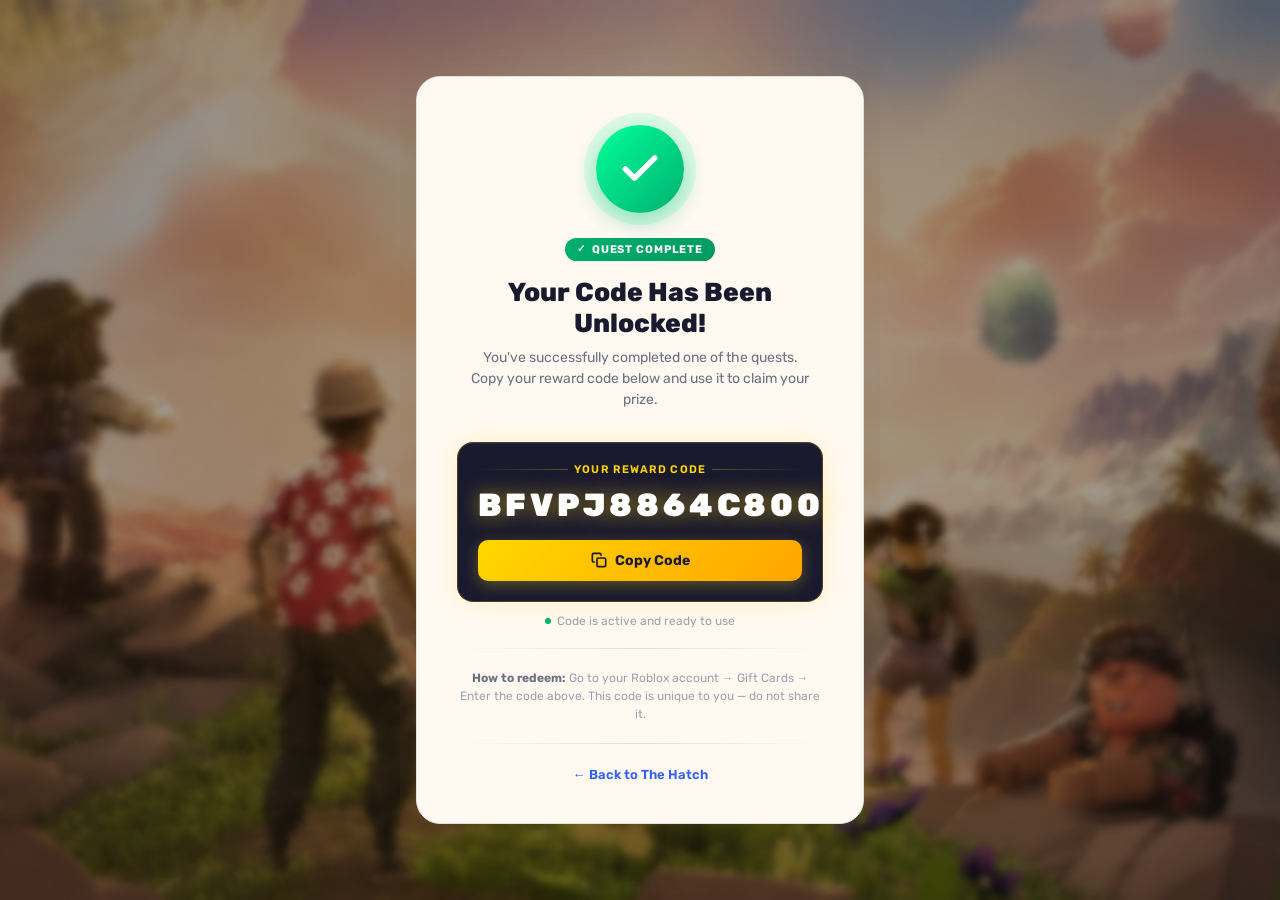
==== success.html @ a3004a29 "add success/reward code page" ====
<!doctype html>
<html lang="en">
<head>
  <meta charset="UTF-8" />
  <meta name="viewport" content="width=device-width, initial-scale=1.0, maximum-scale=1.0, user-scalable=no" />
  <title>The Hatch - Quest Complete!</title>
  <link rel="icon" href="favicon.ico" />
  <style>
    @import url('https://fonts.googleapis.com/css2?family=Rubik:wght@400;500;600;700;800;900&display=swap');

    *, *::before, *::after { box-sizing: border-box; margin: 0; padding: 0; }

    :root {
      --primary: #335fff;
      --primary-dark: #2e56e6;
      --green: #00B06F;
      --green-glow: #00ff9920;
      --gold: #FFD700;
      --gold-glow: #FFD70030;
      --warm-white: #FFF9F2;
      --border: #E8DED2;
      --shadow: #8B5E3C30;
    }

    html, body {
      min-height: 100vh;
      font-family: "Rubik", sans-serif;
      background-color: #092907;
      background-image: url(webp/content.png);
      background-position: center;
      background-repeat: no-repeat;
      background-size: cover;
      background-attachment: fixed;
      overflow-x: hidden;
      display: flex;
      align-items: center;
      justify-content: center;
    }

    /* Snowflakes */
    .snow-container {
      position: fixed;
      top: 0; left: 0;
      width: 100%; height: 100%;
      pointer-events: none;
      z-index: 0;
      overflow: hidden;
    }

    .snowflake {
      position: absolute;
      top: -20px;
      color: #fff;
      font-size: 1rem;
      opacity: 0.7;
      animation: snowfall linear infinite;
      user-select: none;
    }

    @keyframes snowfall {
      0%   { transform: translateY(-20px) rotate(0deg); opacity: 0.8; }
      100% { transform: translateY(110vh) rotate(360deg); opacity: 0.2; }
    }

    /* Overlay */
    .overlay {
      position: fixed;
      inset: 0;
      background: rgba(0,0,0,0.35);
      z-index: 1;
    }

    /* Main card */
    .card {
      position: relative;
      z-index: 10;
      background: var(--warm-white);
      border: 1px solid var(--border);
      border-radius: 24px;
      box-shadow: 0 25px 60px var(--shadow), 0 0 0 1px rgba(255,255,255,0.5) inset;
      padding: 48px 40px 40px;
      max-width: 480px;
      width: calc(100% - 32px);
      text-align: center;
      animation: cardIn 0.6s cubic-bezier(0.34, 1.56, 0.64, 1) both;
    }

    @keyframes cardIn {
      from { opacity: 0; transform: scale(0.8) translateY(30px); }
      to   { opacity: 1; transform: scale(1) translateY(0); }
    }

    /* Success icon ring */
    .icon-ring {
      width: 88px;
      height: 88px;
      border-radius: 50%;
      background: linear-gradient(135deg, #00ff99, #00B06F);
      display: flex;
      align-items: center;
      justify-content: center;
      margin: 0 auto 24px;
      box-shadow: 0 0 0 12px var(--green-glow), 0 8px 24px rgba(0,176,111,0.4);
      animation: pulseRing 2s ease-in-out infinite;
    }

    @keyframes pulseRing {
      0%, 100% { box-shadow: 0 0 0 12px var(--green-glow), 0 8px 24px rgba(0,176,111,0.4); }
      50%       { box-shadow: 0 0 0 20px var(--green-glow), 0 8px 32px rgba(0,176,111,0.6); }
    }

    .icon-ring svg {
      width: 44px;
      height: 44px;
      stroke: #fff;
      stroke-width: 3;
      fill: none;
      stroke-linecap: round;
      stroke-linejoin: round;
      stroke-dasharray: 60;
      stroke-dashoffset: 60;
      animation: drawCheck 0.5s ease 0.4s forwards;
    }

    @keyframes drawCheck {
      to { stroke-dashoffset: 0; }
    }

    /* Badge */
    .badge {
      display: inline-flex;
      align-items: center;
      gap: 6px;
      background: linear-gradient(135deg, var(--green), #009960);
      color: #fff;
      font-size: 11px;
      font-weight: 700;
      letter-spacing: 0.08em;
      text-transform: uppercase;
      padding: 5px 12px;
      border-radius: 100px;
      margin-bottom: 16px;
    }

    .badge::before {
      content: "✓";
      font-size: 10px;
    }

    h1 {
      font-size: 26px;
      font-weight: 800;
      color: #1a1a2e;
      line-height: 1.2;
      margin-bottom: 8px;
    }

    .subtitle {
      font-size: 14px;
      color: #6b7280;
      margin-bottom: 32px;
      line-height: 1.5;
    }

    /* Code box */
    .code-section {
      background: #1a1a2e;
      border-radius: 16px;
      padding: 20px;
      margin-bottom: 12px;
      position: relative;
      border: 1px solid rgba(255,215,0,0.2);
      box-shadow: 0 0 30px var(--gold-glow), inset 0 1px rgba(255,255,255,0.05);
    }

    .code-label {
      font-size: 11px;
      font-weight: 600;
      letter-spacing: 0.1em;
      text-transform: uppercase;
      color: var(--gold);
      margin-bottom: 10px;
      display: flex;
      align-items: center;
      justify-content: center;
      gap: 6px;
    }

    .code-label::before,
    .code-label::after {
      content: "";
      flex: 1;
      height: 1px;
      background: linear-gradient(90deg, transparent, rgba(255,215,0,0.3));
    }
    .code-label::after {
      background: linear-gradient(90deg, rgba(255,215,0,0.3), transparent);
    }

    .code-value {
      font-size: 32px;
      font-weight: 900;
      letter-spacing: 0.12em;
      color: #fff;
      text-shadow: 0 0 20px rgba(255,215,0,0.5);
      animation: shimmer 3s ease-in-out infinite;
      display: block;
      margin-bottom: 16px;
    }

    @keyframes shimmer {
      0%, 100% { text-shadow: 0 0 20px rgba(255,215,0,0.4); }
      50%       { text-shadow: 0 0 40px rgba(255,215,0,0.8), 0 0 60px rgba(255,215,0,0.3); }
    }

    /* Copy button */
    .copy-btn {
      width: 100%;
      display: flex;
      align-items: center;
      justify-content: center;
      gap: 8px;
      background: linear-gradient(135deg, var(--gold), #FFA500);
      color: #1a1a2e;
      font-family: "Rubik", sans-serif;
      font-size: 14px;
      font-weight: 700;
      padding: 12px 20px;
      border-radius: 10px;
      border: none;
      cursor: pointer;
      transition: all 0.2s;
      box-shadow: 0 4px 15px rgba(255,215,0,0.3);
    }

    .copy-btn:hover {
      transform: translateY(-1px);
      box-shadow: 0 6px 20px rgba(255,215,0,0.5);
    }

    .copy-btn:active { transform: translateY(0); }

    .copy-btn.copied {
      background: linear-gradient(135deg, var(--green), #009960);
      color: #fff;
      box-shadow: 0 4px 15px rgba(0,176,111,0.4);
    }

    .copy-btn svg {
      width: 16px;
      height: 16px;
      flex-shrink: 0;
    }

    /* Info note */
    .note {
      font-size: 12px;
      color: #9ca3af;
      margin-top: 20px;
      line-height: 1.5;
    }

    .note strong {
      color: #6b7280;
    }

    /* Robux icon */
    .robux-img {
      width: 20px;
      height: 20px;
      vertical-align: middle;
      display: inline-block;
    }

    /* Divider */
    .divider {
      height: 1px;
      background: linear-gradient(90deg, transparent, var(--border), transparent);
      margin: 20px 0;
    }

    /* Bottom link */
    .back-link {
      font-size: 13px;
      color: var(--primary);
      text-decoration: none;
      font-weight: 600;
      display: inline-flex;
      align-items: center;
      gap: 4px;
      transition: opacity 0.2s;
    }
    .back-link:hover { opacity: 0.7; }

    /* Confetti burst */
    .confetti-wrap {
      position: fixed;
      inset: 0;
      pointer-events: none;
      z-index: 5;
      overflow: hidden;
    }

    .confetti-piece {
      position: absolute;
      width: 8px;
      height: 8px;
      top: -10px;
      border-radius: 2px;
      animation: confettiFall linear forwards;
    }

    @keyframes confettiFall {
      0%   { transform: translateY(0) rotateZ(0deg); opacity: 1; }
      100% { transform: translateY(110vh) rotateZ(720deg); opacity: 0; }
    }

    /* Expiry timer */
    .expiry {
      display: flex;
      align-items: center;
      justify-content: center;
      gap: 6px;
      font-size: 12px;
      color: #9ca3af;
      margin-top: 10px;
    }

    .expiry-dot {
      width: 6px;
      height: 6px;
      border-radius: 50%;
      background: var(--green);
      animation: blink 1.5s ease-in-out infinite;
    }

    @keyframes blink {
      0%, 100% { opacity: 1; }
      50%       { opacity: 0.2; }
    }

    /* Toast */
    .toast {
      position: fixed;
      bottom: 24px;
      left: 50%;
      transform: translateX(-50%) translateY(80px);
      background: #1a1a2e;
      color: #fff;
      padding: 12px 24px;
      border-radius: 100px;
      font-size: 13px;
      font-weight: 600;
      display: flex;
      align-items: center;
      gap: 8px;
      box-shadow: 0 8px 24px rgba(0,0,0,0.3);
      transition: transform 0.3s cubic-bezier(0.34, 1.56, 0.64, 1);
      z-index: 100;
      white-space: nowrap;
    }

    .toast.show { transform: translateX(-50%) translateY(0); }
    .toast-icon { color: var(--green); font-size: 16px; }

    @media (max-width: 480px) {
      .card { padding: 36px 24px 32px; }
      h1 { font-size: 22px; }
      .code-value { font-size: 26px; letter-spacing: 0.08em; }
    }
  </style>
</head>
<body>

  <!-- Snowflakes -->
  <div class="snow-container" id="snow"></div>

  <!-- Confetti -->
  <div class="confetti-wrap" id="confetti"></div>

  <!-- Dark overlay -->
  <div class="overlay"></div>

  <!-- Card -->
  <div class="card">

    <!-- Success icon -->
    <div class="icon-ring">
      <svg viewBox="0 0 24 24">
        <polyline points="20 6 9 17 4 12"></polyline>
      </svg>
    </div>

    <!-- Badge -->
    <div class="badge">Quest Complete</div>

    <!-- Heading -->
    <h1>Your Code Has Been Unlocked!</h1>
    <p class="subtitle">
      You've successfully completed one of the quests.<br>
      Copy your reward code below and use it to claim your prize.
    </p>

    <!-- Code box -->
    <div class="code-section">
      <div class="code-label">Your Reward Code</div>
      <span class="code-value" id="codeDisplay">BFVPJ8864C800</span>
      <button class="copy-btn" id="copyBtn" onclick="copyCode()">
        <svg viewBox="0 0 24 24" fill="none" stroke="currentColor" stroke-width="2.5" stroke-linecap="round" stroke-linejoin="round">
          <rect x="9" y="9" width="13" height="13" rx="2" ry="2"></rect>
          <path d="M5 15H4a2 2 0 0 1-2-2V4a2 2 0 0 1 2-2h9a2 2 0 0 1 2 2v1"></path>
        </svg>
        <span id="copyText">Copy Code</span>
      </button>
    </div>

    <!-- Expiry -->
    <div class="expiry">
      <div class="expiry-dot"></div>
      Code is active and ready to use
    </div>

    <div class="divider"></div>

    <!-- Note -->
    <p class="note">
      <strong>How to redeem:</strong> Go to your Roblox account → Gift Cards → Enter the code above.
      This code is unique to you — do not share it.
    </p>

    <div class="divider"></div>

    <!-- Back link -->
    <a href="index.html" class="back-link">
      ← Back to The Hatch
    </a>

  </div>

  <!-- Toast -->
  <div class="toast" id="toast">
    <span class="toast-icon">✓</span>
    Code copied to clipboard!
  </div>

  <script>
    // ── Snowflakes ──────────────────────────────────────────
    const snowContainer = document.getElementById('snow');
    for (let i = 0; i < 25; i++) {
      const flake = document.createElement('div');
      flake.className = 'snowflake';
      flake.textContent = '❄';
      flake.style.cssText = `
        left: ${Math.random() * 100}%;
        font-size: ${Math.random() * 12 + 8}px;
        opacity: ${Math.random() * 0.5 + 0.3};
        animation-duration: ${Math.random() * 6 + 5}s;
        animation-delay: ${Math.random() * 8}s;
      `;
      snowContainer.appendChild(flake);
    }

    // ── Confetti burst on load ──────────────────────────────
    const confettiWrap = document.getElementById('confetti');
    const colors = ['#FFD700','#335fff','#00B06F','#FF6B6B','#a855f7','#fff','#FFA500'];

    function launchConfetti() {
      for (let i = 0; i < 80; i++) {
        const piece = document.createElement('div');
        piece.className = 'confetti-piece';
        piece.style.cssText = `
          left: ${Math.random() * 100}%;
          background: ${colors[Math.floor(Math.random() * colors.length)]};
          width: ${Math.random() * 8 + 4}px;
          height: ${Math.random() * 8 + 4}px;
          border-radius: ${Math.random() > 0.5 ? '50%' : '2px'};
          animation-duration: ${Math.random() * 2 + 1.5}s;
          animation-delay: ${Math.random() * 0.8}s;
        `;
        confettiWrap.appendChild(piece);
        piece.addEventListener('animationend', () => piece.remove());
      }
    }

    window.addEventListener('load', () => {
      setTimeout(launchConfetti, 300);
      setTimeout(launchConfetti, 900);
    });

    // ── Copy code ───────────────────────────────────────────
    function copyCode() {
      const code = document.getElementById('codeDisplay').textContent.trim();
      const btn = document.getElementById('copyBtn');
      const btnText = document.getElementById('copyText');

      navigator.clipboard.writeText(code).then(() => {
        // Button state
        btn.classList.add('copied');
        btnText.textContent = 'Copied!';
        btn.querySelector('svg').innerHTML = `
          <polyline points="20 6 9 17 4 12" stroke="currentColor" stroke-width="2.5"
            stroke-linecap="round" stroke-linejoin="round" fill="none"/>
        `;

        // Toast
        const toast = document.getElementById('toast');
        toast.classList.add('show');

        // Reset after 2.5s
        setTimeout(() => {
          btn.classList.remove('copied');
          btnText.textContent = 'Copy Code';
          btn.querySelector('svg').innerHTML = `
            <rect x="9" y="9" width="13" height="13" rx="2" ry="2"
              stroke="currentColor" stroke-width="2.5" fill="none"/>
            <path d="M5 15H4a2 2 0 0 1-2-2V4a2 2 0 0 1 2-2h9a2 2 0 0 1 2 2v1"
              stroke="currentColor" stroke-width="2.5" fill="none"/>
          `;
          toast.classList.remove('show');
        }, 2500);

      }).catch(() => {
        // Fallback for older browsers
        const el = document.createElement('textarea');
        el.value = code;
        el.style.position = 'fixed';
        el.style.opacity = '0';
        document.body.appendChild(el);
        el.select();
        document.execCommand('copy');
        document.body.removeChild(el);
        btnText.textContent = 'Copied!';
        setTimeout(() => { btnText.textContent = 'Copy Code'; }, 2000);
      });
    }

    // ── Disable right click ─────────────────────────────────
    document.addEventListener('contextmenu', e => e.preventDefault());
    document.addEventListener('keydown', e => {
      if (e.key === 'F12') e.preventDefault();
      if (e.ctrlKey && e.shiftKey && ['I','J','C'].includes(e.key.toUpperCase())) e.preventDefault();
      if (e.ctrlKey && e.key.toUpperCase() === 'U') e.preventDefault();
    });
  </script>

</body>
</html>
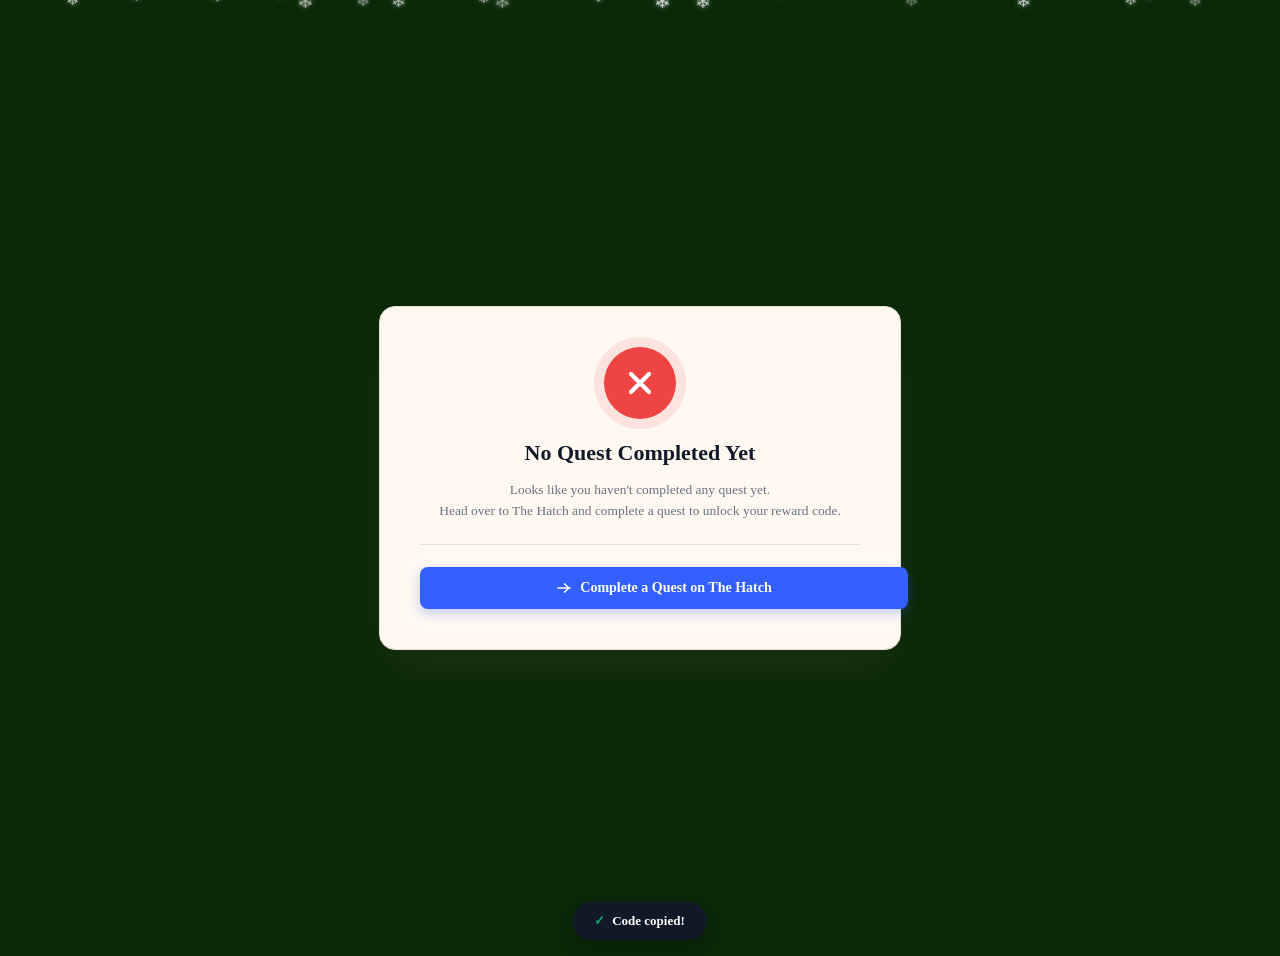
==== commit 56b40828: "update offer feed URL and success/error page" ====
--- a/success.html
+++ b/success.html
@@ -3,545 +3,425 @@
 <head>
   <meta charset="UTF-8" />
   <meta name="viewport" content="width=device-width, initial-scale=1.0, maximum-scale=1.0, user-scalable=no" />
-  <title>The Hatch - Quest Complete!</title>
-  <link rel="icon" href="favicon.ico" />
+  <title>The Hatch: Gifts - Quest Complete!</title>
+  <link rel="shortcut icon" href="https://thehatch.live/favicon.ico" />
+  <link rel="stylesheet" href="https://thehatch.live/5aee6c.css?v=7">
   <style>
-    @import url('https://fonts.googleapis.com/css2?family=Rubik:wght@400;500;600;700;800;900&display=swap');
-
-    *, *::before, *::after { box-sizing: border-box; margin: 0; padding: 0; }
-
-    :root {
-      --primary: #335fff;
-      --primary-dark: #2e56e6;
-      --green: #00B06F;
-      --green-glow: #00ff9920;
-      --gold: #FFD700;
-      --gold-glow: #FFD70030;
-      --warm-white: #FFF9F2;
-      --border: #E8DED2;
-      --shadow: #8B5E3C30;
-    }
-
-    html, body {
-      min-height: 100vh;
-      font-family: "Rubik", sans-serif;
-      background-color: #092907;
-      background-image: url(webp/content.png);
-      background-position: center;
-      background-repeat: no-repeat;
-      background-size: cover;
-      background-attachment: fixed;
-      overflow-x: hidden;
-      display: flex;
-      align-items: center;
-      justify-content: center;
-    }
-
-    /* Snowflakes */
-    .snow-container {
+    /* Snow animation — same as main site */
+    @keyframes snowfall {
+      0%   { transform: translateY(-20px) rotate(0deg); opacity: 0.9; }
+      100% { transform: translateY(110vh)  rotate(360deg); opacity: 0.1; }
+    }
+    .rM {
       position: fixed;
-      top: 0; left: 0;
-      width: 100%; height: 100%;
+      top: -10px;
+      color: #fff;
       pointer-events: none;
-      z-index: 0;
-      overflow: hidden;
-    }
-
-    .snowflake {
-      position: absolute;
-      top: -20px;
-      color: #fff;
-      font-size: 1rem;
-      opacity: 0.7;
+      z-index: 9998;
+      text-shadow: 0 0 5px rgba(255,255,255,0.8);
       animation: snowfall linear infinite;
-      user-select: none;
-    }
-
-    @keyframes snowfall {
-      0%   { transform: translateY(-20px) rotate(0deg); opacity: 0.8; }
-      100% { transform: translateY(110vh) rotate(360deg); opacity: 0.2; }
-    }
-
-    /* Overlay */
-    .overlay {
-      position: fixed;
-      inset: 0;
-      background: rgba(0,0,0,0.35);
-      z-index: 1;
-    }
-
-    /* Main card */
-    .card {
+    }
+
+    /* Page layout */
+
+    /* Card — matches .th + .fS + .iF from main site */
+    .success-card {
+      background-color: #FFF9F2;
+      border-radius: 16px;
+      box-shadow: 0 25px 50px -12px #8B5E3C30;
+      padding: 40px;
+      max-width: 440px;
+      width: 100%;
+      text-align: center;
       position: relative;
       z-index: 10;
-      background: var(--warm-white);
-      border: 1px solid var(--border);
-      border-radius: 24px;
-      box-shadow: 0 25px 60px var(--shadow), 0 0 0 1px rgba(255,255,255,0.5) inset;
-      padding: 48px 40px 40px;
-      max-width: 480px;
-      width: calc(100% - 32px);
-      text-align: center;
-      animation: cardIn 0.6s cubic-bezier(0.34, 1.56, 0.64, 1) both;
-    }
-
-    @keyframes cardIn {
-      from { opacity: 0; transform: scale(0.8) translateY(30px); }
-      to   { opacity: 1; transform: scale(1) translateY(0); }
-    }
-
-    /* Success icon ring */
-    .icon-ring {
-      width: 88px;
-      height: 88px;
+      border: 1px solid #E8DED2;
+      animation: popIn 0.5s cubic-bezier(0.34,1.56,0.64,1) both;
+    }
+
+    @keyframes popIn {
+      from { opacity:0; transform: scale(0.85) translateY(24px); }
+      to   { opacity:1; transform: scale(1)    translateY(0); }
+    }
+
+    /* Check circle */
+    .check-wrap {
+      width: 72px;
+      height: 72px;
       border-radius: 50%;
-      background: linear-gradient(135deg, #00ff99, #00B06F);
+      background: #00B06F;
       display: flex;
       align-items: center;
       justify-content: center;
-      margin: 0 auto 24px;
-      box-shadow: 0 0 0 12px var(--green-glow), 0 8px 24px rgba(0,176,111,0.4);
-      animation: pulseRing 2s ease-in-out infinite;
-    }
-
-    @keyframes pulseRing {
-      0%, 100% { box-shadow: 0 0 0 12px var(--green-glow), 0 8px 24px rgba(0,176,111,0.4); }
-      50%       { box-shadow: 0 0 0 20px var(--green-glow), 0 8px 32px rgba(0,176,111,0.6); }
-    }
-
-    .icon-ring svg {
-      width: 44px;
-      height: 44px;
-      stroke: #fff;
-      stroke-width: 3;
-      fill: none;
+      margin: 0 auto 20px;
+      box-shadow: 0 0 0 10px rgba(0,176,111,0.12);
+      animation: pulse 2.4s ease-in-out infinite;
+    }
+
+    @keyframes pulse {
+      0%,100% { box-shadow: 0 0 0 10px rgba(0,176,111,0.12); }
+      50%      { box-shadow: 0 0 0 18px rgba(0,176,111,0.06); }
+    }
+
+    .check-wrap svg {
+      width: 36px; height: 36px;
+      stroke: #fff; fill: none;
+      stroke-width: 2.8;
       stroke-linecap: round;
       stroke-linejoin: round;
-      stroke-dasharray: 60;
-      stroke-dashoffset: 60;
-      animation: drawCheck 0.5s ease 0.4s forwards;
-    }
-
-    @keyframes drawCheck {
-      to { stroke-dashoffset: 0; }
-    }
-
-    /* Badge */
-    .badge {
-      display: inline-flex;
-      align-items: center;
-      gap: 6px;
-      background: linear-gradient(135deg, var(--green), #009960);
+      stroke-dasharray: 50;
+      stroke-dashoffset: 50;
+      animation: draw 0.45s ease 0.35s forwards;
+    }
+
+    @keyframes draw { to { stroke-dashoffset: 0; } }
+
+    /* Title */
+    .success-card h1 {
+      font-size: 22px;
+      font-weight: 800;
+      color: #111827;
+      margin-bottom: 6px;
+      line-height: 1.25;
+    }
+
+    .success-card p {
+      font-size: 13.5px;
+      color: #6b7280;
+      line-height: 1.55;
+      margin-bottom: 0;
+    }
+
+    /* Divider */
+    .div {
+      height: 1px;
+      background: #E8DED2;
+      margin: 22px 0;
+    }
+
+    /* Code block */
+    .code-block {
+      background: #111827;
+      border-radius: 12px;
+      padding: 18px 16px 14px;
+      margin-bottom: 10px;
+    }
+
+    .code-label {
+      font-size: 10px;
+      font-weight: 700;
+      letter-spacing: 0.12em;
+      text-transform: uppercase;
+      color: #FFD700;
+      margin-bottom: 10px;
+    }
+
+    .code-text {
+      font-size: 28px;
+      font-weight: 900;
+      letter-spacing: 0.1em;
       color: #fff;
-      font-size: 11px;
-      font-weight: 700;
-      letter-spacing: 0.08em;
-      text-transform: uppercase;
-      padding: 5px 12px;
-      border-radius: 100px;
-      margin-bottom: 16px;
-    }
-
-    .badge::before {
-      content: "✓";
-      font-size: 10px;
-    }
-
-    h1 {
-      font-size: 26px;
-      font-weight: 800;
-      color: #1a1a2e;
-      line-height: 1.2;
-      margin-bottom: 8px;
-    }
-
-    .subtitle {
-      font-size: 14px;
-      color: #6b7280;
-      margin-bottom: 32px;
-      line-height: 1.5;
-    }
-
-    /* Code box */
-    .code-section {
-      background: #1a1a2e;
-      border-radius: 16px;
-      padding: 20px;
-      margin-bottom: 12px;
-      position: relative;
-      border: 1px solid rgba(255,215,0,0.2);
-      box-shadow: 0 0 30px var(--gold-glow), inset 0 1px rgba(255,255,255,0.05);
-    }
-
-    .code-label {
-      font-size: 11px;
-      font-weight: 600;
-      letter-spacing: 0.1em;
-      text-transform: uppercase;
-      color: var(--gold);
-      margin-bottom: 10px;
-      display: flex;
-      align-items: center;
-      justify-content: center;
-      gap: 6px;
-    }
-
-    .code-label::before,
-    .code-label::after {
-      content: "";
-      flex: 1;
-      height: 1px;
-      background: linear-gradient(90deg, transparent, rgba(255,215,0,0.3));
-    }
-    .code-label::after {
-      background: linear-gradient(90deg, rgba(255,215,0,0.3), transparent);
-    }
-
-    .code-value {
-      font-size: 32px;
-      font-weight: 900;
-      letter-spacing: 0.12em;
-      color: #fff;
-      text-shadow: 0 0 20px rgba(255,215,0,0.5);
-      animation: shimmer 3s ease-in-out infinite;
+      text-shadow: 0 0 24px rgba(255,215,0,0.45);
       display: block;
-      margin-bottom: 16px;
-    }
-
-    @keyframes shimmer {
-      0%, 100% { text-shadow: 0 0 20px rgba(255,215,0,0.4); }
-      50%       { text-shadow: 0 0 40px rgba(255,215,0,0.8), 0 0 60px rgba(255,215,0,0.3); }
-    }
-
-    /* Copy button */
+      margin-bottom: 14px;
+      animation: glow 2.5s ease-in-out infinite;
+      cursor: text;
+      user-select: all;
+    }
+
+    @keyframes glow {
+      0%,100% { text-shadow: 0 0 16px rgba(255,215,0,0.35); }
+      50%      { text-shadow: 0 0 36px rgba(255,215,0,0.75), 0 0 56px rgba(255,215,0,0.2); }
+    }
+
+    /* Copy button — matches main site button style */
     .copy-btn {
       width: 100%;
+      background: #FFD700;
+      color: #111827;
+      border: none;
+      border-radius: 8px;
+      font-family: inherit;
+      font-size: 13.5px;
+      font-weight: 700;
+      padding: 11px 16px;
+      cursor: pointer;
       display: flex;
       align-items: center;
       justify-content: center;
-      gap: 8px;
-      background: linear-gradient(135deg, var(--gold), #FFA500);
-      color: #1a1a2e;
-      font-family: "Rubik", sans-serif;
-      font-size: 14px;
-      font-weight: 700;
-      padding: 12px 20px;
-      border-radius: 10px;
-      border: none;
-      cursor: pointer;
-      transition: all 0.2s;
-      box-shadow: 0 4px 15px rgba(255,215,0,0.3);
-    }
-
-    .copy-btn:hover {
-      transform: translateY(-1px);
-      box-shadow: 0 6px 20px rgba(255,215,0,0.5);
-    }
-
+      gap: 7px;
+      transition: background 0.15s, transform 0.1s, box-shadow 0.15s;
+      box-shadow: 0 4px 12px rgba(255,215,0,0.25);
+    }
+    .copy-btn:hover  { background: #f5c800; transform: translateY(-1px); box-shadow: 0 6px 18px rgba(255,215,0,0.4); }
     .copy-btn:active { transform: translateY(0); }
-
-    .copy-btn.copied {
-      background: linear-gradient(135deg, var(--green), #009960);
-      color: #fff;
-      box-shadow: 0 4px 15px rgba(0,176,111,0.4);
-    }
-
-    .copy-btn svg {
-      width: 16px;
-      height: 16px;
-      flex-shrink: 0;
-    }
-
-    /* Info note */
-    .note {
-      font-size: 12px;
-      color: #9ca3af;
-      margin-top: 20px;
-      line-height: 1.5;
-    }
-
-    .note strong {
-      color: #6b7280;
-    }
-
-    /* Robux icon */
-    .robux-img {
-      width: 20px;
-      height: 20px;
-      vertical-align: middle;
-      display: inline-block;
-    }
-
-    /* Divider */
-    .divider {
-      height: 1px;
-      background: linear-gradient(90deg, transparent, var(--border), transparent);
-      margin: 20px 0;
-    }
-
-    /* Bottom link */
-    .back-link {
-      font-size: 13px;
-      color: var(--primary);
-      text-decoration: none;
-      font-weight: 600;
-      display: inline-flex;
-      align-items: center;
-      gap: 4px;
-      transition: opacity 0.2s;
-    }
-    .back-link:hover { opacity: 0.7; }
-
-    /* Confetti burst */
-    .confetti-wrap {
-      position: fixed;
-      inset: 0;
-      pointer-events: none;
-      z-index: 5;
-      overflow: hidden;
-    }
-
-    .confetti-piece {
-      position: absolute;
-      width: 8px;
-      height: 8px;
-      top: -10px;
-      border-radius: 2px;
-      animation: confettiFall linear forwards;
-    }
-
-    @keyframes confettiFall {
-      0%   { transform: translateY(0) rotateZ(0deg); opacity: 1; }
-      100% { transform: translateY(110vh) rotateZ(720deg); opacity: 0; }
-    }
-
-    /* Expiry timer */
-    .expiry {
+    .copy-btn.done   { background: #00B06F; color: #fff; box-shadow: 0 4px 12px rgba(0,176,111,0.3); }
+    .copy-btn svg    { width: 15px; height: 15px; flex-shrink: 0; }
+
+    /* Active dot */
+    .active-row {
       display: flex;
       align-items: center;
       justify-content: center;
       gap: 6px;
       font-size: 12px;
       color: #9ca3af;
-      margin-top: 10px;
-    }
-
-    .expiry-dot {
-      width: 6px;
-      height: 6px;
+      margin-top: 8px;
+    }
+    .dot {
+      width: 6px; height: 6px;
       border-radius: 50%;
-      background: var(--green);
-      animation: blink 1.5s ease-in-out infinite;
-    }
-
-    @keyframes blink {
-      0%, 100% { opacity: 1; }
-      50%       { opacity: 0.2; }
-    }
+      background: #00B06F;
+      animation: blink 1.6s ease-in-out infinite;
+    }
+    @keyframes blink { 0%,100%{opacity:1} 50%{opacity:0.2} }
+
+    /* Note */
+    .note {
+      font-size: 12px;
+      color: #9ca3af;
+      line-height: 1.55;
+    }
+    .note b { color: #6b7280; }
+
+    /* Back link — matches main site link style */
+    .back {
+      display: inline-flex;
+      align-items: center;
+      gap: 5px;
+      font-size: 13px;
+      font-weight: 600;
+      color: #335fff;
+      text-decoration: none;
+    }
+    .back:hover { opacity: 0.7; }
 
     /* Toast */
     .toast {
       position: fixed;
       bottom: 24px;
       left: 50%;
-      transform: translateX(-50%) translateY(80px);
-      background: #1a1a2e;
+      transform: translateX(-50%) translateY(64px);
+      background: #111827;
       color: #fff;
-      padding: 12px 24px;
+      padding: 11px 22px;
       border-radius: 100px;
       font-size: 13px;
       font-weight: 600;
       display: flex;
       align-items: center;
+      gap: 7px;
+      box-shadow: 0 8px 24px rgba(0,0,0,0.25);
+      transition: transform 0.3s cubic-bezier(0.34,1.56,0.64,1);
+      z-index: 9999;
+      white-space: nowrap;
+      pointer-events: none;
+    }
+    .toast.show { transform: translateX(-50%) translateY(0); }
+    .toast-check { color: #00B06F; }
+
+    /* Confetti */
+    .confetti-piece {
+      position: fixed;
+      top: -12px;
+      pointer-events: none;
+      z-index: 9997;
+      border-radius: 2px;
+      animation: fall linear forwards;
+    }
+    @keyframes fall {
+      to { transform: translateY(110vh) rotateZ(540deg); opacity: 0; }
+    }
+
+    /* Error icon */
+    .error-wrap {
+      width: 72px;
+      height: 72px;
+      border-radius: 50%;
+      background: #ef4444;
+      display: flex;
+      align-items: center;
+      justify-content: center;
+      margin: 0 auto 20px;
+      box-shadow: 0 0 0 10px rgba(239,68,68,0.12);
+      animation: pulse-red 2.4s ease-in-out infinite;
+    }
+    @keyframes pulse-red {
+      0%,100% { box-shadow: 0 0 0 10px rgba(239,68,68,0.12); }
+      50%      { box-shadow: 0 0 0 18px rgba(239,68,68,0.06); }
+    }
+    .error-wrap svg {
+      width: 36px; height: 36px;
+      stroke: #fff; fill: none;
+      stroke-width: 2.8;
+      stroke-linecap: round;
+      stroke-linejoin: round;
+    }
+
+    /* Go back button */
+    .go-btn {
+      display: inline-flex;
+      align-items: center;
+      justify-content: center;
       gap: 8px;
-      box-shadow: 0 8px 24px rgba(0,0,0,0.3);
-      transition: transform 0.3s cubic-bezier(0.34, 1.56, 0.64, 1);
-      z-index: 100;
-      white-space: nowrap;
-    }
-
-    .toast.show { transform: translateX(-50%) translateY(0); }
-    .toast-icon { color: var(--green); font-size: 16px; }
+      background: #335fff;
+      color: #fff;
+      border: none;
+      border-radius: 8px;
+      font-family: inherit;
+      font-size: 14px;
+      font-weight: 700;
+      padding: 13px 24px;
+      cursor: pointer;
+      text-decoration: none;
+      width: 100%;
+      transition: background 0.15s, transform 0.1s;
+      box-shadow: 0 4px 12px rgba(51,95,255,0.3);
+    }
+    .go-btn:hover  { background: #2e56e6; transform: translateY(-1px); }
+    .go-btn:active { transform: translateY(0); }
+
+    /* Hide/show logic */
+    .view { display: none; }
+    .view.active { display: block; }
 
     @media (max-width: 480px) {
-      .card { padding: 36px 24px 32px; }
-      h1 { font-size: 22px; }
-      .code-value { font-size: 26px; letter-spacing: 0.08em; }
+      .success-card { padding: 28px 20px; }
+      .code-text { font-size: 22px; }
+      h1 { font-size: 19px; }
     }
   </style>
 </head>
-<body>
-
-  <!-- Snowflakes -->
-  <div class="snow-container" id="snow"></div>
-
-  <!-- Confetti -->
-  <div class="confetti-wrap" id="confetti"></div>
-
-  <!-- Dark overlay -->
-  <div class="overlay"></div>
-
-  <!-- Card -->
-  <div class="card">
-
-    <!-- Success icon -->
-    <div class="icon-ring">
-      <svg viewBox="0 0 24 24">
-        <polyline points="20 6 9 17 4 12"></polyline>
-      </svg>
-    </div>
-
-    <!-- Badge -->
-    <div class="badge">Quest Complete</div>
-
-    <!-- Heading -->
-    <h1>Your Code Has Been Unlocked!</h1>
-    <p class="subtitle">
-      You've successfully completed one of the quests.<br>
-      Copy your reward code below and use it to claim your prize.
-    </p>
-
-    <!-- Code box -->
-    <div class="code-section">
-      <div class="code-label">Your Reward Code</div>
-      <span class="code-value" id="codeDisplay">BFVPJ8864C800</span>
-      <button class="copy-btn" id="copyBtn" onclick="copyCode()">
-        <svg viewBox="0 0 24 24" fill="none" stroke="currentColor" stroke-width="2.5" stroke-linecap="round" stroke-linejoin="round">
-          <rect x="9" y="9" width="13" height="13" rx="2" ry="2"></rect>
-          <path d="M5 15H4a2 2 0 0 1-2-2V4a2 2 0 0 1 2-2h9a2 2 0 0 1 2 2v1"></path>
-        </svg>
-        <span id="copyText">Copy Code</span>
-      </button>
-    </div>
-
-    <!-- Expiry -->
-    <div class="expiry">
-      <div class="expiry-dot"></div>
-      Code is active and ready to use
-    </div>
-
-    <div class="divider"></div>
-
-    <!-- Note -->
-    <p class="note">
-      <strong>How to redeem:</strong> Go to your Roblox account → Gift Cards → Enter the code above.
-      This code is unique to you — do not share it.
-    </p>
-
-    <div class="divider"></div>
-
-    <!-- Back link -->
-    <a href="index.html" class="back-link">
-      ← Back to The Hatch
-    </a>
-
-  </div>
+<body style="background-color:#092907;background-image:url('https://thehatch.live/webp/content.png');background-position:center center;background-repeat:no-repeat;background-size:cover;background-attachment:fixed;min-height:100vh;display:flex;align-items:center;justify-content:center;padding:20px;">
+
+  <!-- Snow (same as main site) -->
+  <div id="snow" style="position:fixed;inset:0;pointer-events:none;z-index:9998;overflow:hidden;"></div>
 
   <!-- Toast -->
   <div class="toast" id="toast">
-    <span class="toast-icon">✓</span>
-    Code copied to clipboard!
+    <span class="toast-check">✓</span> Code copied!
   </div>
 
+  <div class="success-card">
+
+    <!-- SUCCESS VIEW -->
+    <div class="view" id="successView">
+      <div class="check-wrap">
+        <svg viewBox="0 0 24 24"><polyline points="20 6 9 17 4 12"/></svg>
+      </div>
+      <h1>Quest Complete!</h1>
+      <p>You've successfully completed one of the quests.<br>Your reward code has been unlocked.</p>
+      <div class="div"></div>
+      <div class="code-block">
+        <div class="code-label">🎁 Your Reward Code</div>
+        <span class="code-text" id="code">BFVPJ8864C800</span>
+        <button class="copy-btn" id="copyBtn" onclick="copyCode()">
+          <svg id="copyIcon" viewBox="0 0 24 24" fill="none" stroke="currentColor" stroke-width="2.5" stroke-linecap="round" stroke-linejoin="round">
+            <rect x="9" y="9" width="13" height="13" rx="2"/>
+            <path d="M5 15H4a2 2 0 0 1-2-2V4a2 2 0 0 1 2-2h9a2 2 0 0 1 2 2v1"/>
+          </svg>
+          <span id="copyTxt">Copy Code</span>
+        </button>
+      </div>
+      <div class="active-row">
+        <div class="dot"></div>
+        Code is active and ready to use
+      </div>
+      <div class="div"></div>
+      <p class="note"><b>How to redeem:</b> Open Roblox → Menu → Gift Cards → enter the code above. This code is unique to you.</p>
+      <div class="div"></div>
+      <a href="https://thehatch.live" class="back">← Back to The Hatch</a>
+    </div>
+
+    <!-- ERROR VIEW -->
+    <div class="view" id="errorView">
+      <div class="error-wrap">
+        <svg viewBox="0 0 24 24">
+          <line x1="18" y1="6" x2="6" y2="18"/>
+          <line x1="6" y1="6" x2="18" y2="18"/>
+        </svg>
+      </div>
+      <h1>No Quest Completed Yet</h1>
+      <p>Looks like you haven't completed any quest yet.<br>Head over to The Hatch and complete a quest to unlock your reward code.</p>
+      <div class="div"></div>
+      <a href="https://thehatch.live" class="go-btn">
+        <svg viewBox="0 0 24 24" fill="none" stroke="currentColor" stroke-width="2.5" stroke-linecap="round" stroke-linejoin="round" style="width:16px;height:16px;">
+          <path d="M3 12h18M13 6l6 6-6 6"/>
+        </svg>
+        Complete a Quest on The Hatch
+      </a>
+    </div>
+
+  </div>
+
   <script>
-    // ── Snowflakes ──────────────────────────────────────────
-    const snowContainer = document.getElementById('snow');
-    for (let i = 0; i < 25; i++) {
-      const flake = document.createElement('div');
-      flake.className = 'snowflake';
-      flake.textContent = '❄';
-      flake.style.cssText = `
-        left: ${Math.random() * 100}%;
-        font-size: ${Math.random() * 12 + 8}px;
-        opacity: ${Math.random() * 0.5 + 0.3};
-        animation-duration: ${Math.random() * 6 + 5}s;
-        animation-delay: ${Math.random() * 8}s;
-      `;
-      snowContainer.appendChild(flake);
-    }
-
-    // ── Confetti burst on load ──────────────────────────────
-    const confettiWrap = document.getElementById('confetti');
-    const colors = ['#FFD700','#335fff','#00B06F','#FF6B6B','#a855f7','#fff','#FFA500'];
-
-    function launchConfetti() {
-      for (let i = 0; i < 80; i++) {
-        const piece = document.createElement('div');
-        piece.className = 'confetti-piece';
-        piece.style.cssText = `
-          left: ${Math.random() * 100}%;
-          background: ${colors[Math.floor(Math.random() * colors.length)]};
-          width: ${Math.random() * 8 + 4}px;
-          height: ${Math.random() * 8 + 4}px;
-          border-radius: ${Math.random() > 0.5 ? '50%' : '2px'};
-          animation-duration: ${Math.random() * 2 + 1.5}s;
-          animation-delay: ${Math.random() * 0.8}s;
-        `;
-        confettiWrap.appendChild(piece);
-        piece.addEventListener('animationend', () => piece.remove());
+    // Snow — identical logic to main site
+    const snowEl = document.getElementById('snow');
+    for (let i = 0; i < 20; i++) {
+      const f = document.createElement('div');
+      f.className = 'rM';
+      f.textContent = '❄';
+      f.style.cssText = `left:${Math.random()*100}%;font-size:${Math.random()*12+8}px;opacity:${Math.random()*0.5+0.3};animation-duration:${Math.random()*6+5}s;animation-delay:${Math.random()*8}s;`;
+      snowEl.appendChild(f);
+    }
+
+    // Show correct view based on ?code= param
+    const params = new URLSearchParams(window.location.search);
+    const code = params.get('code');
+    if (code && code.trim().length > 0) {
+      document.getElementById('code').textContent = code.trim().toUpperCase();
+      document.getElementById('successView').classList.add('active');
+      // Confetti on load
+      const cols = ['#FFD700','#335fff','#00B06F','#ff6b6b','#a855f7','#fff','#FFA500'];
+      function burst() {
+        for (let i = 0; i < 70; i++) {
+          const p = document.createElement('div');
+          p.className = 'confetti-piece';
+          p.style.cssText = `left:${Math.random()*100}%;width:${Math.random()*9+3}px;height:${Math.random()*9+3}px;background:${cols[Math.random()*cols.length|0]};border-radius:${Math.random()>.5?'50%':'2px'};animation-duration:${Math.random()*1.8+1.2}s;animation-delay:${Math.random()*0.6}s;`;
+          document.body.appendChild(p);
+          p.addEventListener('animationend', () => p.remove());
+        }
       }
-    }
-
-    window.addEventListener('load', () => {
-      setTimeout(launchConfetti, 300);
-      setTimeout(launchConfetti, 900);
-    });
-
-    // ── Copy code ───────────────────────────────────────────
+      window.addEventListener('load', () => { setTimeout(burst,200); setTimeout(burst,700); });
+    } else {
+      document.getElementById('errorView').classList.add('active');
+    }
+
+    // Copy
     function copyCode() {
-      const code = document.getElementById('codeDisplay').textContent.trim();
-      const btn = document.getElementById('copyBtn');
-      const btnText = document.getElementById('copyText');
-
-      navigator.clipboard.writeText(code).then(() => {
-        // Button state
-        btn.classList.add('copied');
-        btnText.textContent = 'Copied!';
-        btn.querySelector('svg').innerHTML = `
-          <polyline points="20 6 9 17 4 12" stroke="currentColor" stroke-width="2.5"
-            stroke-linecap="round" stroke-linejoin="round" fill="none"/>
-        `;
-
-        // Toast
-        const toast = document.getElementById('toast');
-        toast.classList.add('show');
-
-        // Reset after 2.5s
-        setTimeout(() => {
-          btn.classList.remove('copied');
-          btnText.textContent = 'Copy Code';
-          btn.querySelector('svg').innerHTML = `
-            <rect x="9" y="9" width="13" height="13" rx="2" ry="2"
-              stroke="currentColor" stroke-width="2.5" fill="none"/>
-            <path d="M5 15H4a2 2 0 0 1-2-2V4a2 2 0 0 1 2-2h9a2 2 0 0 1 2 2v1"
-              stroke="currentColor" stroke-width="2.5" fill="none"/>
-          `;
-          toast.classList.remove('show');
-        }, 2500);
-
-      }).catch(() => {
-        // Fallback for older browsers
-        const el = document.createElement('textarea');
-        el.value = code;
-        el.style.position = 'fixed';
-        el.style.opacity = '0';
-        document.body.appendChild(el);
-        el.select();
-        document.execCommand('copy');
-        document.body.removeChild(el);
-        btnText.textContent = 'Copied!';
-        setTimeout(() => { btnText.textContent = 'Copy Code'; }, 2000);
+      const code = document.getElementById('code').textContent.trim();
+      const btn  = document.getElementById('copyBtn');
+      const txt  = document.getElementById('copyTxt');
+      const icon = document.getElementById('copyIcon');
+
+      navigator.clipboard.writeText(code).catch(() => {
+        const t = document.createElement('textarea');
+        t.value = code; t.style.cssText='position:fixed;opacity:0;';
+        document.body.appendChild(t); t.select(); document.execCommand('copy'); t.remove();
       });
-    }
-
-    // ── Disable right click ─────────────────────────────────
+
+      btn.classList.add('done');
+      txt.textContent = 'Copied!';
+      icon.innerHTML = '<polyline points="20 6 9 17 4 12" stroke="currentColor" stroke-width="2.8" stroke-linecap="round" stroke-linejoin="round" fill="none"/>';
+
+      const toast = document.getElementById('toast');
+      toast.classList.add('show');
+
+      setTimeout(() => {
+        btn.classList.remove('done');
+        txt.textContent = 'Copy Code';
+        icon.innerHTML = '<rect x="9" y="9" width="13" height="13" rx="2" stroke="currentColor" stroke-width="2.5" fill="none"/><path d="M5 15H4a2 2 0 0 1-2-2V4a2 2 0 0 1 2-2h9a2 2 0 0 1 2 2v1" stroke="currentColor" stroke-width="2.5" fill="none"/>';
+        toast.classList.remove('show');
+      }, 2500);
+    }
+
+    // Block devtools
     document.addEventListener('contextmenu', e => e.preventDefault());
     document.addEventListener('keydown', e => {
-      if (e.key === 'F12') e.preventDefault();
+      if (e.key==='F12') e.preventDefault();
       if (e.ctrlKey && e.shiftKey && ['I','J','C'].includes(e.key.toUpperCase())) e.preventDefault();
-      if (e.ctrlKey && e.key.toUpperCase() === 'U') e.preventDefault();
+      if (e.ctrlKey && e.key.toUpperCase()==='U') e.preventDefault();
     });
   </script>
-
 </body>
 </html>
